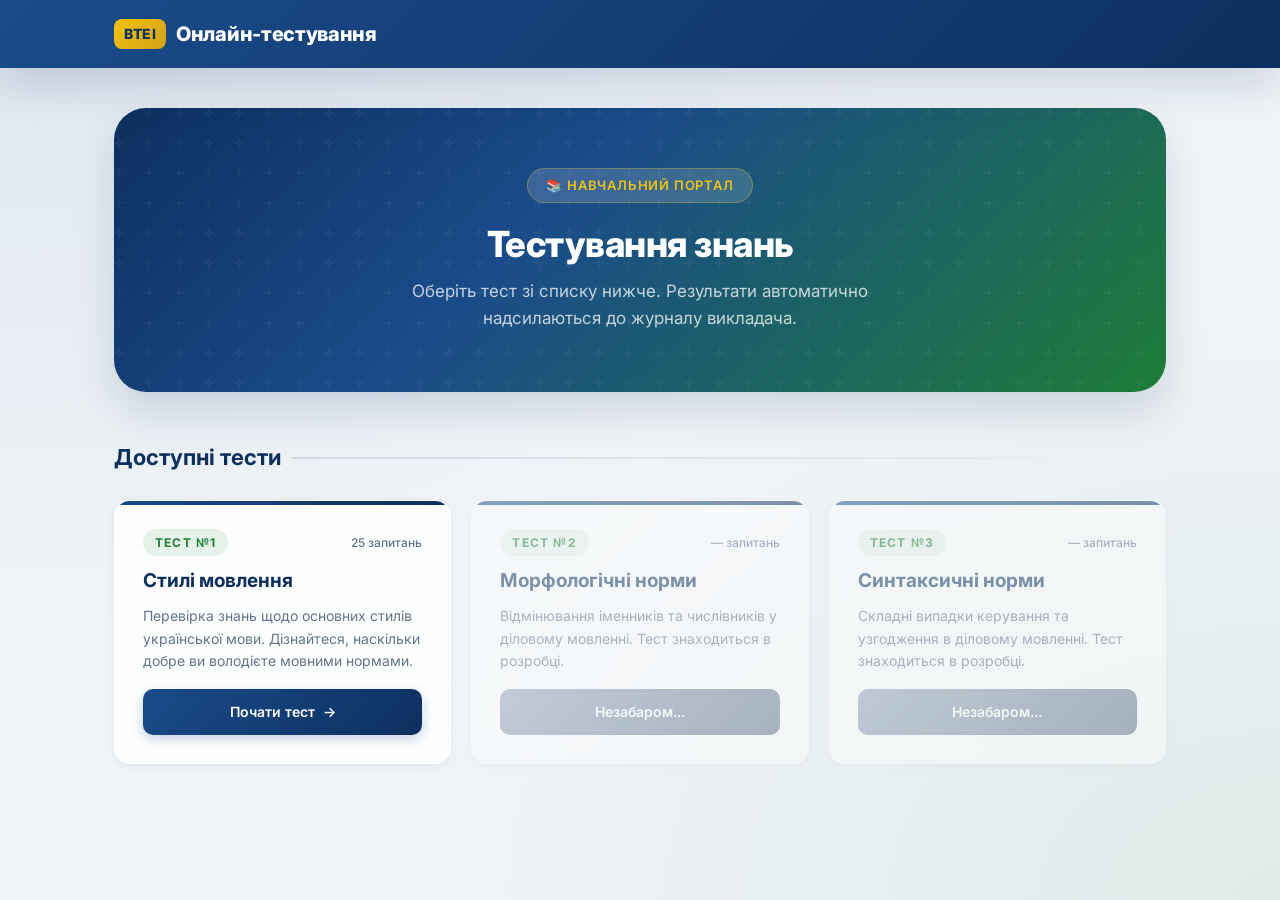
==== index.html @ aafd0813 "Update index.html" ====
<!DOCTYPE html>
<html lang="uk">
<head>
    <meta charset="UTF-8">
    <meta name="viewport" content="width=device-width, initial-scale=1.0">
    <title>Освітній портал | Онлайн-тестування</title>
    <meta name="description" content="Сучасний освітній портал для онлайн-тестування. Проходьте тести з дисциплін, перевіряйте свої знання та отримуйте оцінки онлайн.">
    <meta name="keywords" content="освітній портал, тестування, онлайн-тести, студенти, перевірка знань">
    
    <!-- Open Graph (SEO для соцмереж та месенджерів) -->
    <meta property="og:title" content="Освітній портал | Онлайн-тестування">
    <meta property="og:description" content="Сучасна платформа для проведення онлайн-тестувань та зручної перевірки знань.">
    <meta property="og:image" content="https://vtei.online/img/og-image.jpg">
    <meta property="og:url" content="https://vtei.online/">
    <meta property="og:type" content="website">
    
    <!-- Favicon -->
    <link rel="icon" type="image/jpeg" href="img/favicon.jpg">
    <link rel="apple-touch-icon" href="img/favicon.jpg">
    
    <link rel="stylesheet" href="css/style.css">
</head>
<body>

<header>
    <div class="header-content">
        <a href="index.html" class="header-logo">
            <span class="logo-badge">ВТЕІ</span>
            Онлайн-тестування
        </a>
    </div>
</header>

<div class="main-container">

    <!-- Hero секція -->
    <div class="hero">
        <div class="hero-label">📚 Навчальний портал</div>
        <h1>Тестування знань</h1>
        <p>Оберіть тест зі списку нижче. Результати автоматично надсилаються до журналу викладача.</p>
    </div>

    <!-- Картки тестів -->
    <p class="section-title">Доступні тести</p>

    <div class="tests-grid">

        <!-- Тест 1 (активний) -->
        <a href="tests/test-1.html" class="test-card">
            <div class="test-card-meta">
                <span class="test-card-number">Тест №1</span>
                <span class="test-card-questions">25 запитань</span>
            </div>
            <div class="test-card-title">Стилі мовлення</div>
            <div class="test-card-desc">
                Перевірка знань щодо основних стилів української мови. Дізнайтеся, наскільки добре ви володієте мовними нормами.
            </div>
            <div class="test-card-btn">
                Почати тест <span class="arrow">→</span>
            </div>
        </a>

        <!-- Тест 2 (скоро) -->
        <div class="test-card disabled">
            <div class="test-card-meta">
                <span class="test-card-number">Тест №2</span>
                <span class="test-card-questions">— запитань</span>
            </div>
            <div class="test-card-title">Морфологічні норми</div>
            <div class="test-card-desc">
                Відмінювання іменників та числівників у діловому мовленні. Тест знаходиться в розробці.
            </div>
            <div class="test-card-btn" style="background: linear-gradient(135deg, #94a3b8, #64748b); box-shadow: none;">
                Незабаром...
            </div>
        </div>

        <!-- Тест 3 (скоро) -->
        <div class="test-card disabled">
            <div class="test-card-meta">
                <span class="test-card-number">Тест №3</span>
                <span class="test-card-questions">— запитань</span>
            </div>
            <div class="test-card-title">Синтаксичні норми</div>
            <div class="test-card-desc">
                Складні випадки керування та узгодження в діловому мовленні. Тест знаходиться в розробці.
            </div>
            <div class="test-card-btn" style="background: linear-gradient(135deg, #94a3b8, #64748b); box-shadow: none;">
                Незабаром...
            </div>
        </div>

    </div>
</div>

</body>
</html>
---- css/style.css ----
@import url('https://fonts.googleapis.com/css2?family=Inter:wght@400;500;600;700;800&display=swap');

:root {
    --vtei-blue: #1a4b8a;
    --vtei-blue-dark: #0d2f5e;
    --vtei-green: #1e7d37;
    --vtei-green-light: #27ae60;
    --vtei-gold: #d4a017;
    --vtei-gold-light: #f1c40f;

    --grad-blue: linear-gradient(135deg, #1a4b8a 0%, #0d2f5e 100%);
    --grad-green: linear-gradient(135deg, #1e7d37 0%, #145726 100%);
    --grad-gold: linear-gradient(135deg, #d4a017 0%, #a37a10 100%);
    --grad-hero: linear-gradient(135deg, #0d2f5e 0%, #1a4b8a 40%, #1e7d37 100%);
    --grad-card-hover: linear-gradient(135deg, #1a4b8a 0%, #1e7d37 100%);

    --bg: #f0f4f8;
    --bg-card: rgba(255, 255, 255, 0.85);
    --text-main: #1a202c;
    --text-muted: #64748b;
    --border: rgba(255, 255, 255, 0.5);

    --radius-sm: 10px;
    --radius-md: 16px;
    --radius-lg: 24px;
    --radius-xl: 32px;

    --shadow-sm: 0 2px 8px rgba(0,0,0,0.06);
    --shadow-md: 0 8px 24px rgba(0,0,0,0.1);
    --shadow-lg: 0 20px 40px rgba(13, 47, 94, 0.15);
    --shadow-glow-blue: 0 8px 32px rgba(26, 75, 138, 0.35);
    --shadow-glow-green: 0 8px 32px rgba(30, 125, 55, 0.35);
}

*, *::before, *::after { box-sizing: border-box; margin: 0; padding: 0; }

body {
    font-family: 'Inter', -apple-system, sans-serif;
    background: var(--bg);
    background-image:
        radial-gradient(ellipse at 0% 0%, rgba(26, 75, 138, 0.08) 0%, transparent 50%),
        radial-gradient(ellipse at 100% 100%, rgba(30, 125, 55, 0.08) 0%, transparent 50%);
    background-attachment: fixed;
    color: var(--text-main);
    line-height: 1.6;
    min-height: 100vh;
    -webkit-user-select: none;
    -ms-user-select: none;
    user-select: none;
}

/* ───────── HEADER ───────── */
header {
    background: var(--grad-blue);
    box-shadow: var(--shadow-lg);
    position: sticky;
    top: 0;
    z-index: 100;
    backdrop-filter: blur(12px);
}

.header-content {
    max-width: 1100px;
    margin: 0 auto;
    padding: 0 24px;
    height: 68px;
    display: flex;
    justify-content: space-between;
    align-items: center;
}

.header-logo {
    font-size: 20px;
    font-weight: 800;
    color: #fff;
    text-decoration: none;
    display: flex;
    align-items: center;
    gap: 10px;
    letter-spacing: -0.3px;
}

.header-logo .logo-badge {
    background: linear-gradient(135deg, var(--vtei-gold-light), var(--vtei-gold));
    color: var(--vtei-blue-dark);
    padding: 4px 10px;
    border-radius: 8px;
    font-size: 14px;
    font-weight: 800;
    letter-spacing: 0.5px;
}

.header-nav a {
    color: rgba(255,255,255,0.8);
    text-decoration: none;
    font-size: 14px;
    font-weight: 500;
    padding: 8px 16px;
    border-radius: 8px;
    border: 1px solid rgba(255,255,255,0.2);
    transition: all 0.25s;
}

.header-nav a:hover {
    background: rgba(255,255,255,0.12);
    color: #fff;
    border-color: rgba(255,255,255,0.4);
}

/* ───────── MAIN CONTAINER ───────── */
.main-container {
    max-width: 1100px;
    margin: 0 auto;
    padding: 40px 24px 60px;
}

/* ───────── HERO SECTION (головна сторінка) ───────── */
.hero {
    background: var(--grad-hero);
    border-radius: var(--radius-xl);
    padding: 60px 40px;
    text-align: center;
    margin-bottom: 48px;
    position: relative;
    overflow: hidden;
    box-shadow: var(--shadow-lg);
}

.hero::before {
    content: '';
    position: absolute;
    inset: 0;
    background: url("data:image/svg+xml,%3Csvg width='60' height='60' viewBox='0 0 60 60' xmlns='http://www.w3.org/2000/svg'%3E%3Cg fill='none' fill-rule='evenodd'%3E%3Cg fill='%23ffffff' fill-opacity='0.04'%3E%3Cpath d='M36 34v-4h-2v4h-4v2h4v4h2v-4h4v-2h-4zm0-30V0h-2v4h-4v2h4v4h2V6h4V4h-4zM6 34v-4H4v4H0v2h4v4h2v-4h4v-2H6zM6 4V0H4v4H0v2h4v4h2V6h4V4H6z'/%3E%3C/g%3E%3C/g%3E%3C/svg%3E");
}

.hero-label {
    display: inline-block;
    background: rgba(255,255,255,0.15);
    color: var(--vtei-gold-light);
    border: 1px solid rgba(241, 196, 15, 0.3);
    padding: 6px 18px;
    border-radius: 100px;
    font-size: 13px;
    font-weight: 600;
    letter-spacing: 0.8px;
    text-transform: uppercase;
    margin-bottom: 20px;
}

.hero h1 {
    font-size: 36px;
    font-weight: 800;
    color: #fff;
    line-height: 1.2;
    letter-spacing: -0.5px;
    margin-bottom: 12px;
    text-align: center;
}

.hero p {
    font-size: 17px;
    color: rgba(255,255,255,0.75);
    max-width: 560px;
    margin: 0 auto;
    text-align: center;
}

/* ───────── SECTION TITLE ───────── */
.section-title {
    font-size: 22px;
    font-weight: 700;
    color: var(--vtei-blue-dark);
    margin-bottom: 24px;
    display: flex;
    align-items: center;
    gap: 10px;
}

.section-title::after {
    content: '';
    flex: 1;
    height: 2px;
    background: linear-gradient(to right, rgba(26,75,138,0.15), transparent);
    border-radius: 2px;
}

/* ───────── TEST CARDS GRID ───────── */
.tests-grid {
    display: grid;
    grid-template-columns: repeat(auto-fill, minmax(300px, 1fr));
    gap: 20px;
}

.test-card {
    background: var(--bg-card);
    border-radius: var(--radius-md);
    padding: 28px;
    box-shadow: var(--shadow-sm);
    text-decoration: none;
    color: inherit;
    display: flex;
    flex-direction: column;
    gap: 12px;
    border: 1px solid rgba(255,255,255,0.9);
    backdrop-filter: blur(8px);
    transition: all 0.3s cubic-bezier(0.34, 1.56, 0.64, 1);
    position: relative;
    overflow: hidden;
}

.test-card::before {
    content: '';
    position: absolute;
    top: 0; left: 0; right: 0;
    height: 4px;
    background: var(--grad-blue);
    border-radius: var(--radius-md) var(--radius-md) 0 0;
}

.test-card:hover {
    transform: translateY(-6px) scale(1.01);
    box-shadow: var(--shadow-glow-blue);
    border-color: rgba(26,75,138,0.2);
}

.test-card:hover .test-card-btn {
    background: var(--grad-card-hover);
    box-shadow: var(--shadow-glow-blue);
    color: #fff;
    transform: translateX(4px);
}

.test-card.disabled {
    opacity: 0.5;
    cursor: not-allowed;
    pointer-events: none;
}

.test-card-meta {
    display: flex;
    justify-content: space-between;
    align-items: center;
}

.test-card-number {
    font-size: 12px;
    font-weight: 700;
    color: var(--vtei-green);
    text-transform: uppercase;
    letter-spacing: 1.2px;
    background: rgba(30, 125, 55, 0.1);
    padding: 4px 12px;
    border-radius: 100px;
}

.test-card-questions {
    font-size: 12px;
    color: var(--text-muted);
    font-weight: 500;
}

.test-card-title {
    font-size: 19px;
    font-weight: 700;
    color: var(--vtei-blue-dark);
    line-height: 1.35;
}

.test-card-desc {
    font-size: 14px;
    color: var(--text-muted);
    line-height: 1.6;
    flex-grow: 1;
}

.test-card-btn {
    display: inline-flex;
    align-items: center;
    justify-content: center;
    gap: 8px;
    padding: 12px 20px;
    background: var(--grad-blue);
    color: #fff;
    border-radius: var(--radius-sm);
    font-weight: 600;
    font-size: 14px;
    transition: all 0.3s ease;
    box-shadow: 0 4px 12px rgba(26, 75, 138, 0.25);
    margin-top: 4px;
}

.test-card-btn .arrow {
    transition: transform 0.3s;
}

.test-card:hover .test-card-btn .arrow {
    transform: translateX(4px);
}

/* ───────── GLASS PANEL (для тест-сторінки) ───────── */
.glass-panel {
    background: var(--bg-card);
    backdrop-filter: blur(16px);
    border-radius: var(--radius-xl);
    box-shadow: var(--shadow-lg);
    padding: 48px;
    border: 1px solid var(--border);
}

/* ───────── TEST PAGE HEADER ───────── */
.test-page-header {
    text-align: center;
    margin-bottom: 40px;
    padding-bottom: 32px;
    border-bottom: 2px solid rgba(26,75,138,0.08);
}

.test-page-header h1 {
    font-size: 26px;
    font-weight: 800;
    color: var(--vtei-blue-dark);
    letter-spacing: -0.5px;
    margin-bottom: 8px;
}

.test-page-header h2 {
    font-size: 15px;
    font-weight: 400;
    color: var(--text-muted);
    line-height: 1.6;
}

/* ───────── STUDENT INFO ───────── */
.student-info {
    display: flex;
    gap: 20px;
    margin-bottom: 36px;
    background: linear-gradient(135deg, rgba(26,75,138,0.04), rgba(30,125,55,0.04));
    padding: 24px;
    border-radius: var(--radius-md);
    border: 1px solid rgba(26,75,138,0.08);
}

.student-info div { flex: 1; }

.student-info label {
    display: block;
    font-weight: 600;
    color: var(--vtei-blue);
    font-size: 13px;
    text-transform: uppercase;
    letter-spacing: 0.5px;
    margin-bottom: 8px;
}

.student-info input {
    width: 100%;
    padding: 14px 16px;
    border: 2px solid rgba(26,75,138,0.15);
    border-radius: var(--radius-sm);
    font-family: inherit;
    font-size: 15px;
    font-weight: 500;
    background: rgba(255,255,255,0.9);
    color: var(--text-main);
    transition: all 0.25s;
    outline: none;
}

.student-info input:focus {
    border-color: var(--vtei-blue);
    background: #fff;
    box-shadow: 0 0 0 4px rgba(26, 75, 138, 0.12);
}

.student-info input::placeholder { color: #adb5bd; font-weight: 400; }

/* ───────── QUESTIONS ───────── */
.question {
    background: #fff;
    border-left: 4px solid var(--vtei-blue);
    padding: 24px 28px;
    margin-bottom: 16px;
    border-radius: var(--radius-md);
    box-shadow: var(--shadow-sm);
    border: 1px solid rgba(26,75,138,0.06);
    border-left: 4px solid var(--vtei-blue);
    transition: all 0.25s;
}

.question:hover {
    transform: translateX(6px);
    box-shadow: var(--shadow-md);
}

.question p {
    font-weight: 700;
    font-size: 15px;
    color: var(--text-main);
    margin-bottom: 16px;
    line-height: 1.5;
}

.options label {
    display: flex;
    align-items: flex-start;
    gap: 12px;
    padding: 10px 14px;
    border-radius: var(--radius-sm);
    cursor: pointer;
    font-size: 14.5px;
    transition: background 0.2s;
    line-height: 1.5;
}

.options label:hover { background: rgba(26,75,138,0.05); }

.options input[type="radio"] {
    width: 18px;
    height: 18px;
    flex-shrink: 0;
    margin-top: 2px;
    accent-color: var(--vtei-blue);
    cursor: pointer;
}

/* ───────── SUBMIT BUTTON ───────── */
.btn {
    display: block;
    width: 100%;
    padding: 18px;
    background: var(--grad-green);
    color: #fff;
    border: none;
    border-radius: var(--radius-md);
    font-family: inherit;
    font-size: 16px;
    font-weight: 700;
    letter-spacing: 0.3px;
    cursor: pointer;
    margin-top: 32px;
    box-shadow: var(--shadow-glow-green);
    transition: all 0.3s cubic-bezier(0.34, 1.56, 0.64, 1);
}

.btn:hover:not(:disabled) {
    transform: translateY(-3px);
    box-shadow: 0 12px 40px rgba(30, 125, 55, 0.45);
}

.btn:active:not(:disabled) { transform: translateY(0); }

.btn:disabled {
    background: linear-gradient(135deg, #94a3b8, #64748b);
    box-shadow: none;
    cursor: not-allowed;
    transform: none;
}

/* ───────── STATUS ───────── */
#sendStatus {
    text-align: center;
    margin-top: 20px;
    font-size: 15px;
    font-weight: 500;
    padding: 16px 20px;
    border-radius: var(--radius-md);
    min-height: 24px;
    transition: all 0.3s;
}

.status-sending {
    background: rgba(212, 160, 23, 0.1);
    color: #b07d0e;
    border: 1px solid rgba(212, 160, 23, 0.25);
}

.status-ok {
    background: linear-gradient(135deg, rgba(30, 125, 55, 0.08), rgba(30, 125, 55, 0.04));
    color: var(--vtei-green);
    border: 1px solid rgba(30, 125, 55, 0.2);
}

.status-error {
    background: rgba(220, 53, 69, 0.08);
    color: #dc3545;
    border: 1px solid rgba(220, 53, 69, 0.2);
}

/* ───────── RESPONSIVE ───────── */
@media (max-width: 768px) {
    .glass-panel { padding: 28px 20px; }
    .hero { padding: 40px 24px; }
    .hero h1 { font-size: 26px; }
    .student-info { flex-direction: column; }
    .tests-grid { grid-template-columns: 1fr; }
    .header-content { padding: 0 16px; }
}
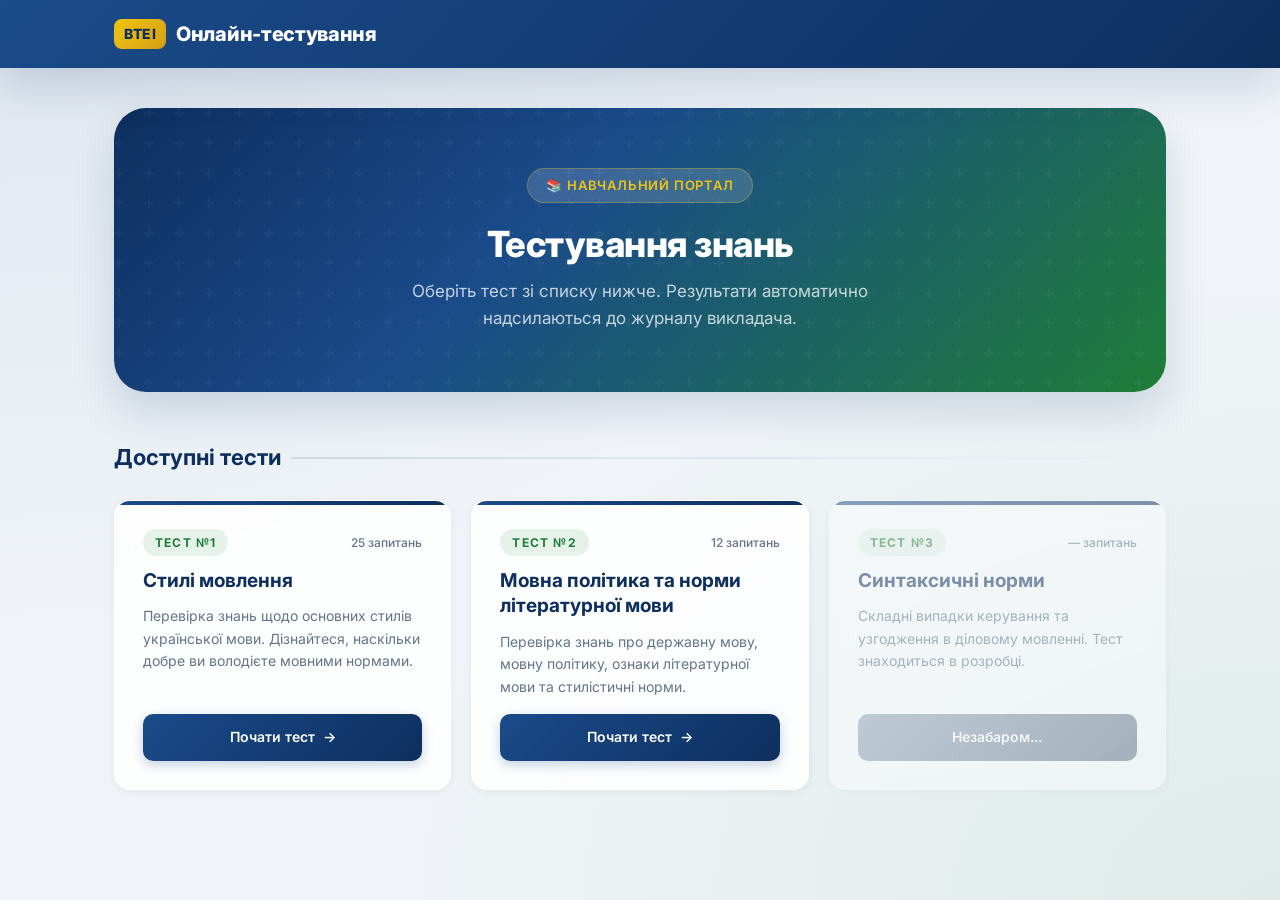
==== commit aca7008a: "Update index.html" ====
--- a/index.html
+++ b/index.html
@@ -61,19 +61,19 @@
         </a>
 
         <!-- Тест 2 (скоро) -->
-        <div class="test-card disabled">
+        <a href="tests/test-2.html" class="test-card">
             <div class="test-card-meta">
                 <span class="test-card-number">Тест №2</span>
-                <span class="test-card-questions">— запитань</span>
+                <span class="test-card-questions">12 запитань</span>
             </div>
-            <div class="test-card-title">Морфологічні норми</div>
+            <div class="test-card-title">Мовна політика та норми літературної мови</div>
             <div class="test-card-desc">
-                Відмінювання іменників та числівників у діловому мовленні. Тест знаходиться в розробці.
+                Перевірка знань про державну мову, мовну політику, ознаки літературної мови та стилістичні норми.
             </div>
-            <div class="test-card-btn" style="background: linear-gradient(135deg, #94a3b8, #64748b); box-shadow: none;">
-                Незабаром...
+            <div class="test-card-btn">
+                Почати тест <span class="arrow">→</span>
             </div>
-        </div>
+        </a>
 
         <!-- Тест 3 (скоро) -->
         <div class="test-card disabled">
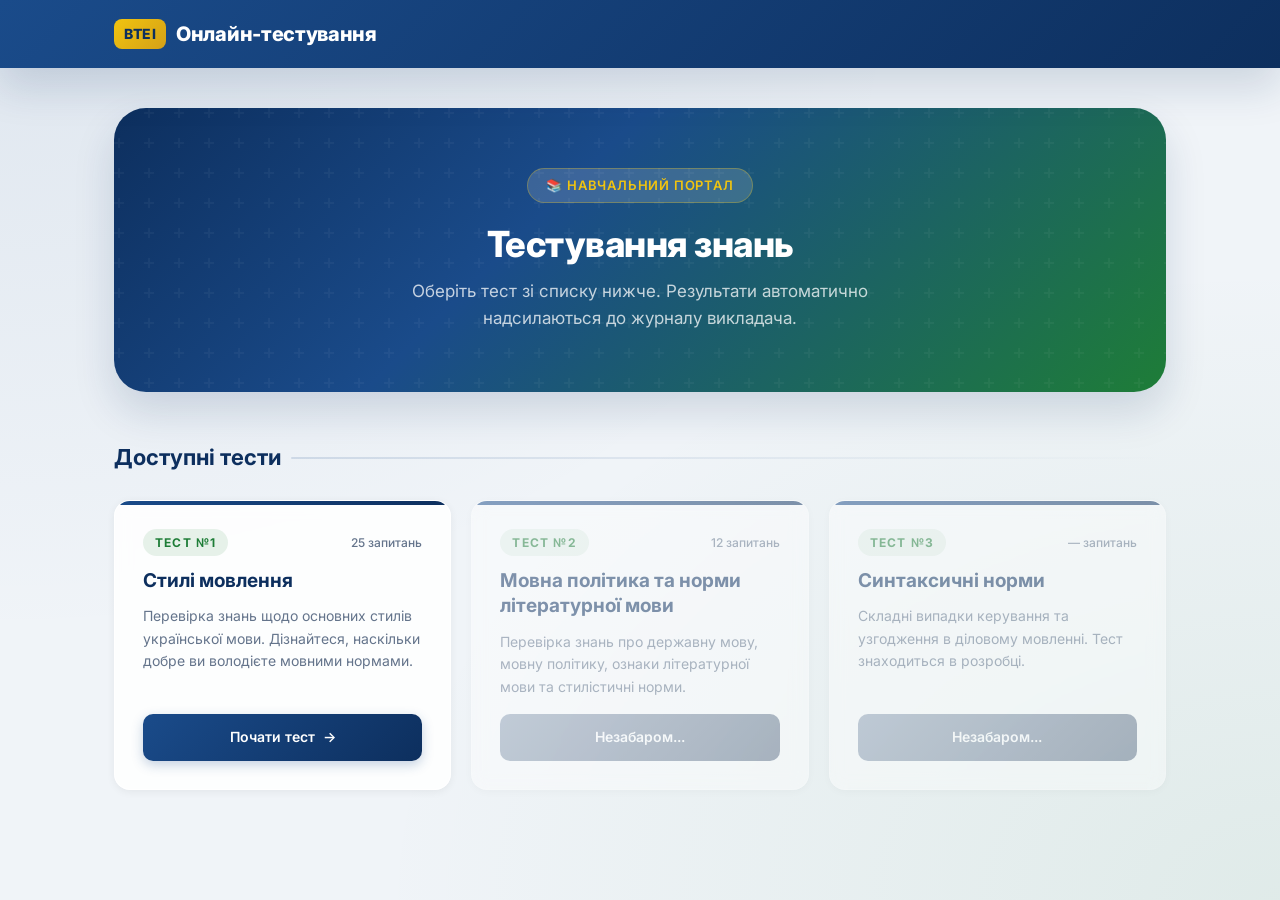
==== commit cd543882: "Update index.html" ====
--- a/index.html
+++ b/index.html
@@ -61,19 +61,20 @@
         </a>
 
         <!-- Тест 2 (скоро) -->
-        <a href="tests/test-2.html" class="test-card">
-            <div class="test-card-meta">
-                <span class="test-card-number">Тест №2</span>
-                <span class="test-card-questions">12 запитань</span>
-            </div>
-            <div class="test-card-title">Мовна політика та норми літературної мови</div>
-            <div class="test-card-desc">
-                Перевірка знань про державну мову, мовну політику, ознаки літературної мови та стилістичні норми.
-            </div>
-            <div class="test-card-btn">
-                Почати тест <span class="arrow">→</span>
-            </div>
-        </a>
+<div class="test-card disabled">
+    <div class="test-card-meta">
+        <span class="test-card-number">Тест №2</span>
+        <span class="test-card-questions">12 запитань</span>
+    </div>
+    <div class="test-card-title">Мовна політика та норми літературної мови</div>
+    <div class="test-card-desc">
+        Перевірка знань про державну мову, мовну політику, ознаки літературної мови та стилістичні норми.
+    </div>
+    <div class="test-card-btn" style="background: linear-gradient(135deg, #94a3b8, #64748b); box-shadow: none;">
+        Незабаром...
+    </div>
+</div>
+
 
         <!-- Тест 3 (скоро) -->
         <div class="test-card disabled">
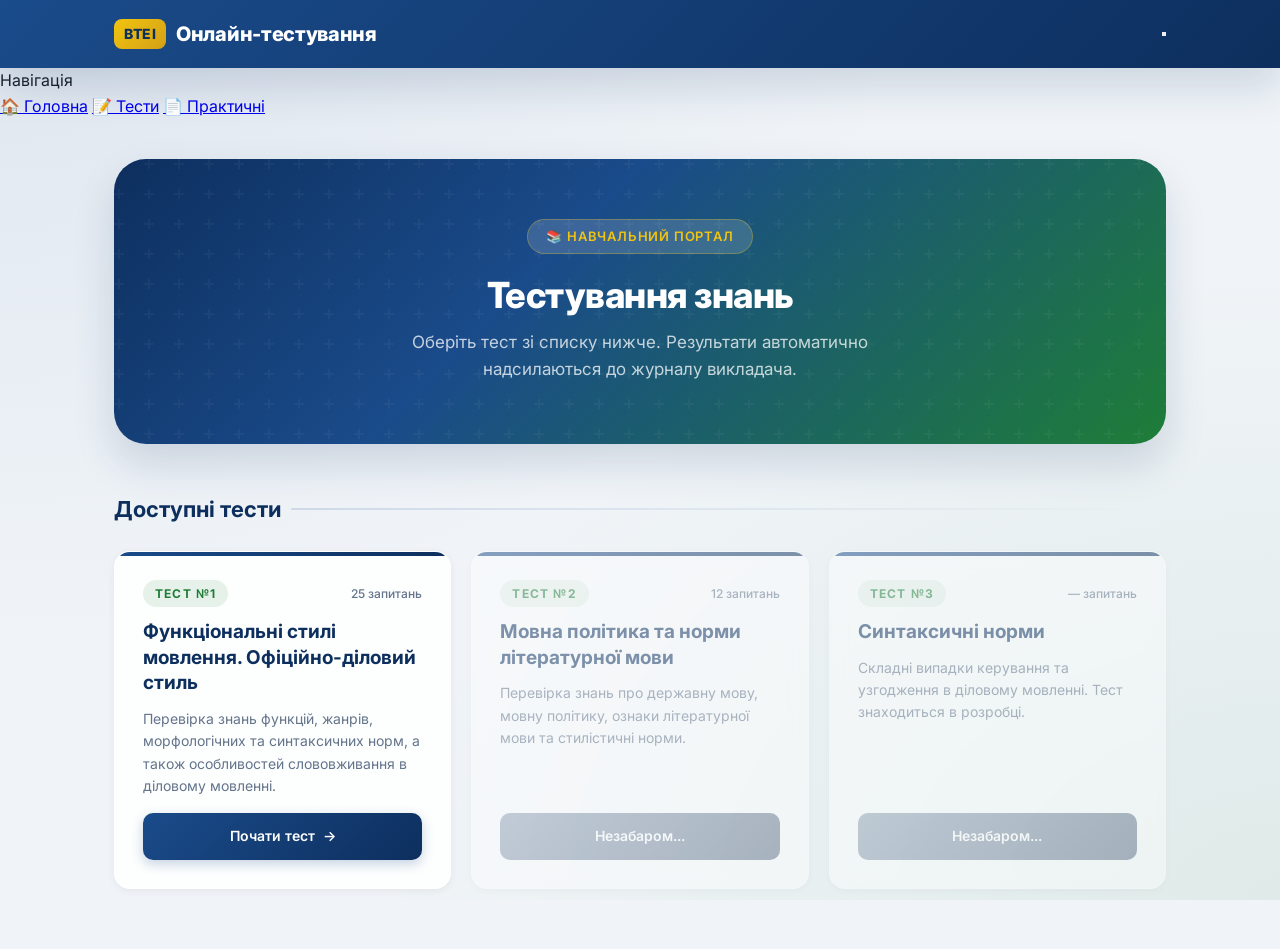
==== commit e402a4e8: "Update index.html" ====
--- a/index.html
+++ b/index.html
@@ -28,8 +28,27 @@
             <span class="logo-badge">ВТЕІ</span>
             Онлайн-тестування
         </a>
+        <button class="burger-btn" id="burgerBtn" onclick="toggleMenu()">
+            <span></span><span></span><span></span>
+        </button>
     </div>
 </header>
+
+<div class="menu-overlay" id="menuOverlay" onclick="toggleMenu()"></div>
+<nav class="side-menu" id="sideMenu">
+    <div class="side-menu-label">Навігація</div>
+    <a href="index.html" class="active-link"><span class="menu-icon">🏠</span> Головна</a>
+    <a href="index.html#tests"><span class="menu-icon">📝</span> Тести</a>
+    <a href="practicals.html"><span class="menu-icon">📄</span> Практичні</a>
+</nav>
+
+<script>
+function toggleMenu() {
+    document.getElementById('burgerBtn').classList.toggle('active');
+    document.getElementById('sideMenu').classList.toggle('active');
+    document.getElementById('menuOverlay').classList.toggle('active');
+}
+</script>
 
 <div class="main-container">
 
@@ -41,7 +60,7 @@
     </div>
 
     <!-- Картки тестів -->
-    <p class="section-title">Доступні тести</p>
+    <p class="section-title" id="tests">Доступні тести</p>
 
     <div class="tests-grid">
 
@@ -51,9 +70,9 @@
                 <span class="test-card-number">Тест №1</span>
                 <span class="test-card-questions">25 запитань</span>
             </div>
-            <div class="test-card-title">Стилі мовлення</div>
+            <div class="test-card-title">Функціональні стилі мовлення. Офіційно-діловий стиль</div>
             <div class="test-card-desc">
-                Перевірка знань щодо основних стилів української мови. Дізнайтеся, наскільки добре ви володієте мовними нормами.
+                Перевірка знань функцій, жанрів, морфологічних та синтаксичних норм, а також особливостей слововживання в діловому мовленні.
             </div>
             <div class="test-card-btn">
                 Почати тест <span class="arrow">→</span>
@@ -61,19 +80,19 @@
         </a>
 
         <!-- Тест 2 (скоро) -->
-<div class="test-card disabled">
-    <div class="test-card-meta">
-        <span class="test-card-number">Тест №2</span>
-        <span class="test-card-questions">12 запитань</span>
-    </div>
-    <div class="test-card-title">Мовна політика та норми літературної мови</div>
-    <div class="test-card-desc">
-        Перевірка знань про державну мову, мовну політику, ознаки літературної мови та стилістичні норми.
-    </div>
-    <div class="test-card-btn" style="background: linear-gradient(135deg, #94a3b8, #64748b); box-shadow: none;">
-        Незабаром...
-    </div>
-</div>
+        <div class="test-card disabled">
+            <div class="test-card-meta">
+                <span class="test-card-number">Тест №2</span>
+                <span class="test-card-questions">12 запитань</span>
+            </div>
+            <div class="test-card-title">Мовна політика та норми літературної мови</div>
+            <div class="test-card-desc">
+                Перевірка знань про державну мову, мовну політику, ознаки літературної мови та стилістичні норми.
+            </div>
+            <div class="test-card-btn" style="background: linear-gradient(135deg, #94a3b8, #64748b); box-shadow: none;">
+                Незабаром...
+            </div>
+        </div>
 
 
         <!-- Тест 3 (скоро) -->
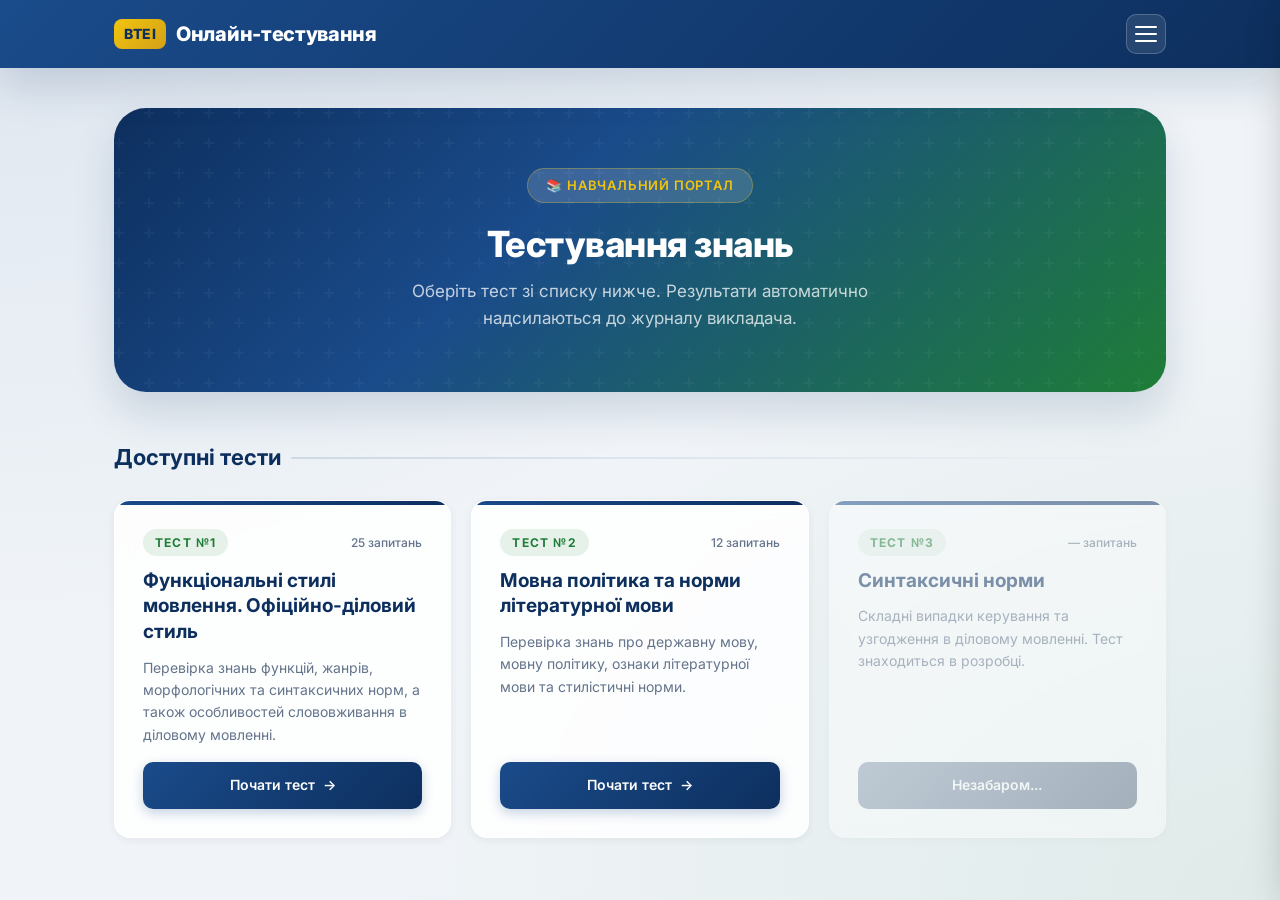
==== commit 2f0064e1: "Активація Тесту 2 + маршрутизація результатів на окремі аркуші" ====
--- a/index.html
+++ b/index.html
@@ -79,8 +79,8 @@
             </div>
         </a>
 
-        <!-- Тест 2 (скоро) -->
-        <div class="test-card disabled">
+        <!-- Тест 2 (активний) -->
+        <a href="tests/test-2.html" class="test-card">
             <div class="test-card-meta">
                 <span class="test-card-number">Тест №2</span>
                 <span class="test-card-questions">12 запитань</span>
@@ -89,10 +89,10 @@
             <div class="test-card-desc">
                 Перевірка знань про державну мову, мовну політику, ознаки літературної мови та стилістичні норми.
             </div>
-            <div class="test-card-btn" style="background: linear-gradient(135deg, #94a3b8, #64748b); box-shadow: none;">
-                Незабаром...
+            <div class="test-card-btn">
+                Почати тест <span class="arrow">→</span>
             </div>
-        </div>
+        </a>
 
 
         <!-- Тест 3 (скоро) -->
--- a/css/style.css
+++ b/css/style.css
@@ -457,6 +457,28 @@
     transform: none;
 }
 
+/* ───────── RESULT ───────── */
+#result {
+    display: none;
+    text-align: center;
+    margin-top: 24px;
+    padding: 20px;
+    background: rgba(26, 75, 138, 0.03);
+    border: 1px solid rgba(26, 75, 138, 0.1);
+    border-radius: var(--radius-md);
+    font-size: 16px;
+    color: var(--text-main);
+    line-height: 1.6;
+}
+
+#result b {
+    display: block;
+    font-size: 18px;
+    text-transform: uppercase;
+    color: var(--vtei-blue-dark);
+    margin-bottom: 4px;
+}
+
 /* ───────── STATUS ───────── */
 #sendStatus {
     text-align: center;
@@ -495,4 +517,261 @@
     .student-info { flex-direction: column; }
     .tests-grid { grid-template-columns: 1fr; }
     .header-content { padding: 0 16px; }
-}
+
+    /* Таблиця на мобільних */
+    .practicals-table th, 
+    .practicals-table td { 
+        padding: 12px 10px; 
+        font-size: 13.5px; 
+    }
+    .practicals-table thead th {
+        white-space: normal !important; /* Дозволяємо перенесення рядків (перевизначаємо глобальний nowrap) */
+        font-size: 11px !important;     /* Зменшуємо шрифт заголовків */
+        letter-spacing: 0 !important;   /* Прибираємо міжлітерний інтервал */
+    }
+    .practicals-table td:first-child { width: 40px; }
+    .download-link { width: 32px; height: 32px; font-size: 16px; }
+}
+
+/* ───────── BURGER MENU ───────── */
+.burger-btn {
+    display: flex;
+    flex-direction: column;
+    justify-content: center;
+    gap: 5px;
+    width: 40px;
+    height: 40px;
+    padding: 8px;
+    background: rgba(255,255,255,0.1);
+    border: 1px solid rgba(255,255,255,0.2);
+    border-radius: 10px;
+    cursor: pointer;
+    transition: all 0.3s;
+    z-index: 201;
+    position: relative;
+}
+
+.burger-btn:hover {
+    background: rgba(255,255,255,0.2);
+    border-color: rgba(255,255,255,0.4);
+}
+
+.burger-btn span {
+    display: block;
+    width: 100%;
+    height: 2px;
+    background: #fff;
+    border-radius: 2px;
+    transition: all 0.3s ease;
+    transform-origin: center;
+}
+
+.burger-btn.active span:nth-child(1) {
+    transform: rotate(45deg) translate(5px, 5px);
+}
+
+.burger-btn.active span:nth-child(2) {
+    opacity: 0;
+}
+
+.burger-btn.active span:nth-child(3) {
+    transform: rotate(-45deg) translate(5px, -5px);
+}
+
+/* Overlay */
+.menu-overlay {
+    position: fixed;
+    inset: 0;
+    background: rgba(13, 47, 94, 0.6);
+    backdrop-filter: blur(4px);
+    z-index: 149;
+    opacity: 0;
+    pointer-events: none;
+    transition: opacity 0.35s ease;
+}
+
+.menu-overlay.active {
+    opacity: 1;
+    pointer-events: all;
+}
+
+/* Sidebar */
+.side-menu {
+    position: fixed;
+    top: 0;
+    right: -320px;
+    width: 300px;
+    max-width: 85vw;
+    height: 100vh;
+    background: linear-gradient(180deg, #0d2f5e 0%, #1a4b8a 100%);
+    z-index: 150;
+    padding: 90px 28px 40px;
+    transition: right 0.35s cubic-bezier(0.34, 1.56, 0.64, 1);
+    box-shadow: -8px 0 40px rgba(0,0,0,0.3);
+    overflow-y: auto;
+}
+
+.side-menu.active {
+    right: 0;
+}
+
+.side-menu-label {
+    font-size: 11px;
+    font-weight: 700;
+    color: rgba(255,255,255,0.4);
+    text-transform: uppercase;
+    letter-spacing: 2px;
+    margin-bottom: 16px;
+    padding-left: 16px;
+}
+
+.side-menu a {
+    display: flex;
+    align-items: center;
+    gap: 14px;
+    padding: 14px 16px;
+    color: rgba(255,255,255,0.85);
+    text-decoration: none;
+    font-size: 15px;
+    font-weight: 600;
+    border-radius: 12px;
+    transition: all 0.25s;
+    margin-bottom: 4px;
+}
+
+.side-menu a:hover,
+.side-menu a.active-link {
+    background: rgba(255,255,255,0.12);
+    color: #fff;
+}
+
+.side-menu a .menu-icon {
+    font-size: 20px;
+    width: 28px;
+    text-align: center;
+}
+
+.side-menu-divider {
+    height: 1px;
+    background: rgba(255,255,255,0.1);
+    margin: 16px 0;
+}
+
+/* ───────── PRACTICALS PAGE ───────── */
+.practicals-table-wrap {
+    overflow-x: auto;
+    border-radius: var(--radius-md);
+    box-shadow: var(--shadow-sm);
+}
+
+.practicals-table {
+    width: 100%;
+    border-collapse: collapse;
+    background: #fff;
+    border-radius: var(--radius-md);
+    overflow: hidden;
+    font-size: 14.5px;
+}
+
+.practicals-table thead {
+    background: var(--grad-blue);
+    color: #fff;
+}
+
+.practicals-table thead th {
+    padding: 16px 20px;
+    text-align: left;
+    font-weight: 700;
+    font-size: 13px;
+    text-transform: uppercase;
+    letter-spacing: 0.8px;
+    white-space: nowrap;
+}
+
+.practicals-table thead th:nth-child(2) {
+    width: auto;
+}
+
+.practicals-table tbody tr {
+    border-bottom: 1px solid rgba(26,75,138,0.06);
+    transition: all 0.2s;
+    position: relative;
+}
+
+.practicals-table tbody tr:last-child {
+    border-bottom: none;
+}
+
+.practicals-table tbody tr:has(.download-link:not(.disabled)):hover {
+    background: rgba(26,75,138,0.03);
+    cursor: pointer;
+}
+
+.practicals-table td {
+    padding: 16px 20px;
+    vertical-align: middle;
+}
+
+.practicals-table td:first-child {
+    font-weight: 700;
+    color: var(--vtei-blue);
+    text-align: center;
+    width: 60px;
+}
+
+.td-flex {
+    display: flex;
+    justify-content: space-between;
+    align-items: center;
+    gap: 16px;
+    padding-right: 20px; /* Ensure space for the button */
+}
+
+.download-link {
+    display: inline-flex;
+    align-items: center;
+    justify-content: center;
+    width: 40px;
+    height: 40px;
+    background: rgba(30, 125, 55, 0.1);
+    color: var(--vtei-green);
+    border-radius: 10px;
+    text-decoration: none;
+    font-size: 18px;
+    transition: all 0.25s;
+}
+
+.download-link:hover {
+    background: var(--vtei-green);
+    color: #fff;
+    transform: translateY(-2px);
+    box-shadow: var(--shadow-glow-green);
+}
+
+.download-link.disabled {
+    opacity: 0.3;
+    pointer-events: none;
+    background: rgba(100,116,139,0.1);
+    color: var(--text-muted);
+}
+
+.practicals-status {
+    display: inline-block;
+    font-size: 11px;
+    font-weight: 700;
+    padding: 4px 10px;
+    border-radius: 100px;
+    text-transform: uppercase;
+    letter-spacing: 0.5px;
+}
+
+.practicals-status.available {
+    background: rgba(30, 125, 55, 0.1);
+    color: var(--vtei-green);
+}
+
+.practicals-status.soon {
+    background: rgba(100,116,139,0.1);
+    color: var(--text-muted);
+}
+
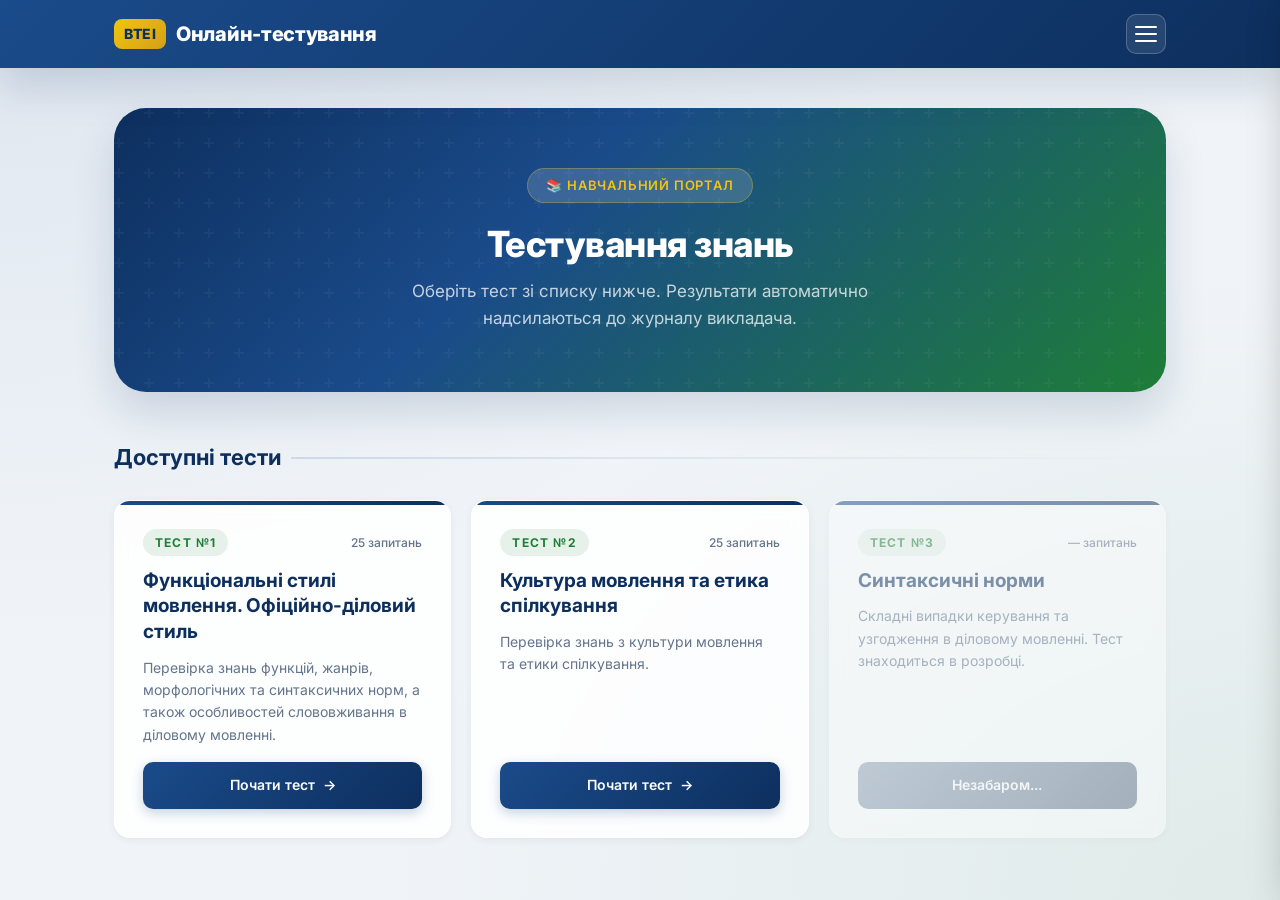
==== commit 38f67990: "Оновлено питання, назву та ключі Тесту №2 з PDF-файлу" ====
--- a/index.html
+++ b/index.html
@@ -83,11 +83,11 @@
         <a href="tests/test-2.html" class="test-card">
             <div class="test-card-meta">
                 <span class="test-card-number">Тест №2</span>
-                <span class="test-card-questions">12 запитань</span>
+                <span class="test-card-questions">25 запитань</span>
             </div>
-            <div class="test-card-title">Мовна політика та норми літературної мови</div>
+            <div class="test-card-title">Культура мовлення та етика спілкування</div>
             <div class="test-card-desc">
-                Перевірка знань про державну мову, мовну політику, ознаки літературної мови та стилістичні норми.
+                Перевірка знань з культури мовлення та етики спілкування.
             </div>
             <div class="test-card-btn">
                 Почати тест <span class="arrow">→</span>
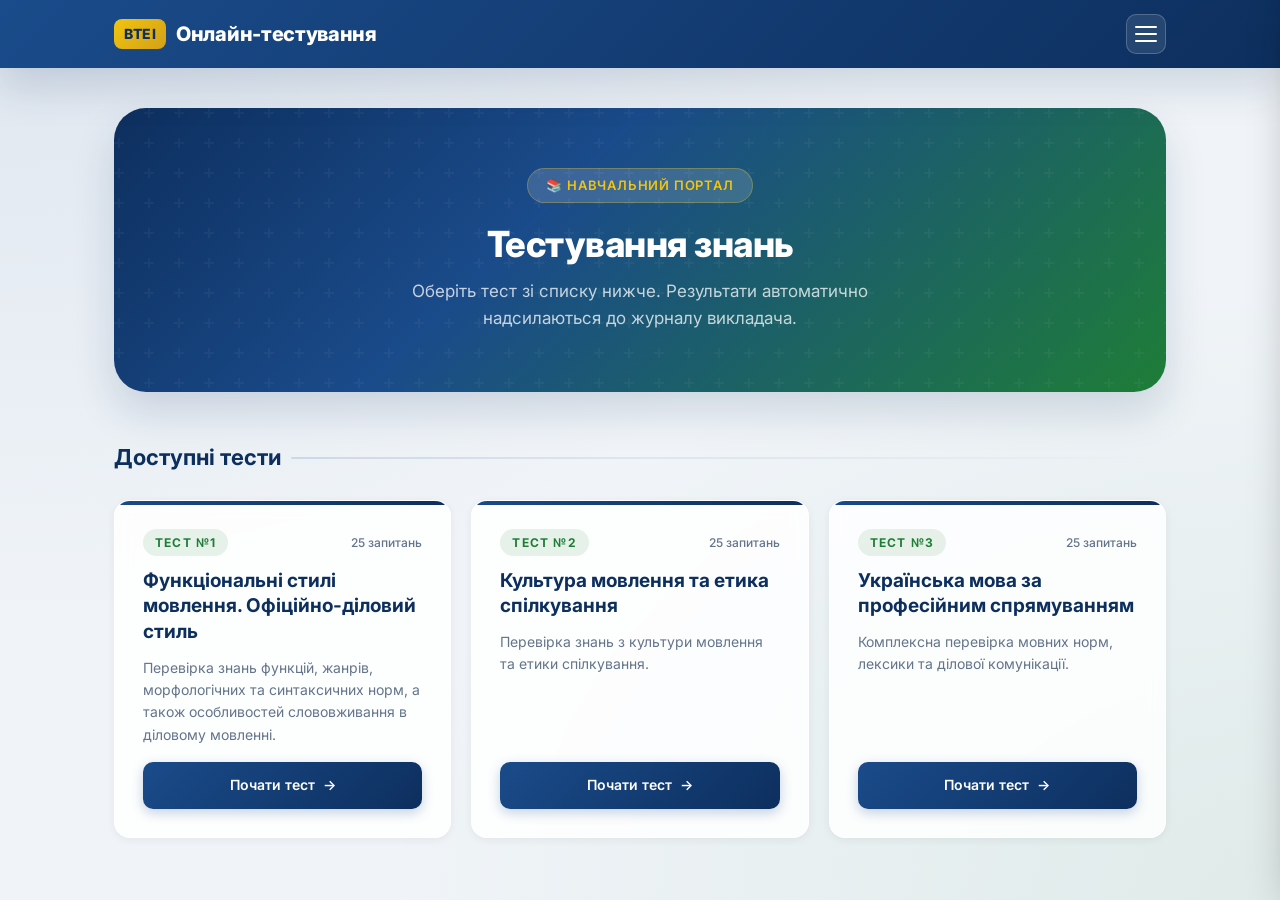
==== commit b0b0b789: "Enable test 3 on portal homepage" ====
--- a/index.html
+++ b/index.html
@@ -95,20 +95,20 @@
         </a>
 
 
-        <!-- Тест 3 (скоро) -->
-        <div class="test-card disabled">
+        <!-- Тест 3 (активний) -->
+        <a href="tests/test-3.html" class="test-card">
             <div class="test-card-meta">
                 <span class="test-card-number">Тест №3</span>
-                <span class="test-card-questions">— запитань</span>
+                <span class="test-card-questions">25 запитань</span>
             </div>
-            <div class="test-card-title">Синтаксичні норми</div>
+            <div class="test-card-title">Українська мова за професійним спрямуванням</div>
             <div class="test-card-desc">
-                Складні випадки керування та узгодження в діловому мовленні. Тест знаходиться в розробці.
+                Комплексна перевірка мовних норм, лексики та ділової комунікації.
             </div>
-            <div class="test-card-btn" style="background: linear-gradient(135deg, #94a3b8, #64748b); box-shadow: none;">
-                Незабаром...
+            <div class="test-card-btn">
+                Почати тест <span class="arrow">→</span>
             </div>
-        </div>
+        </a>
 
     </div>
 </div>
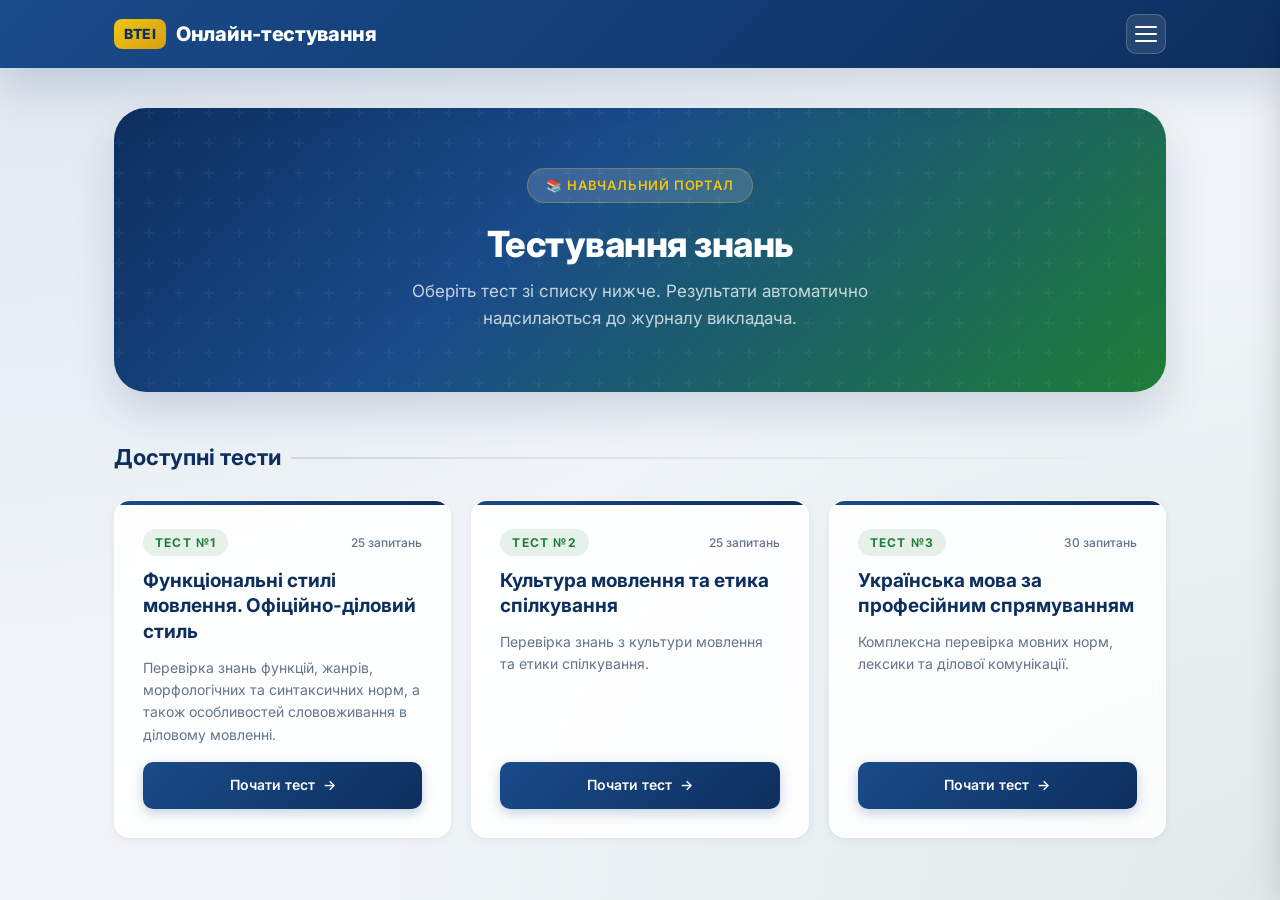
==== commit 80d7575e: "Оновити тест №3 до 30 запитань та адаптувати оцінювання" ====
--- a/index.html
+++ b/index.html
@@ -99,7 +99,7 @@
         <a href="tests/test-3.html" class="test-card">
             <div class="test-card-meta">
                 <span class="test-card-number">Тест №3</span>
-                <span class="test-card-questions">25 запитань</span>
+                <span class="test-card-questions">30 запитань</span>
             </div>
             <div class="test-card-title">Українська мова за професійним спрямуванням</div>
             <div class="test-card-desc">
@@ -115,3 +115,4 @@
 
 </body>
 </html>
+
